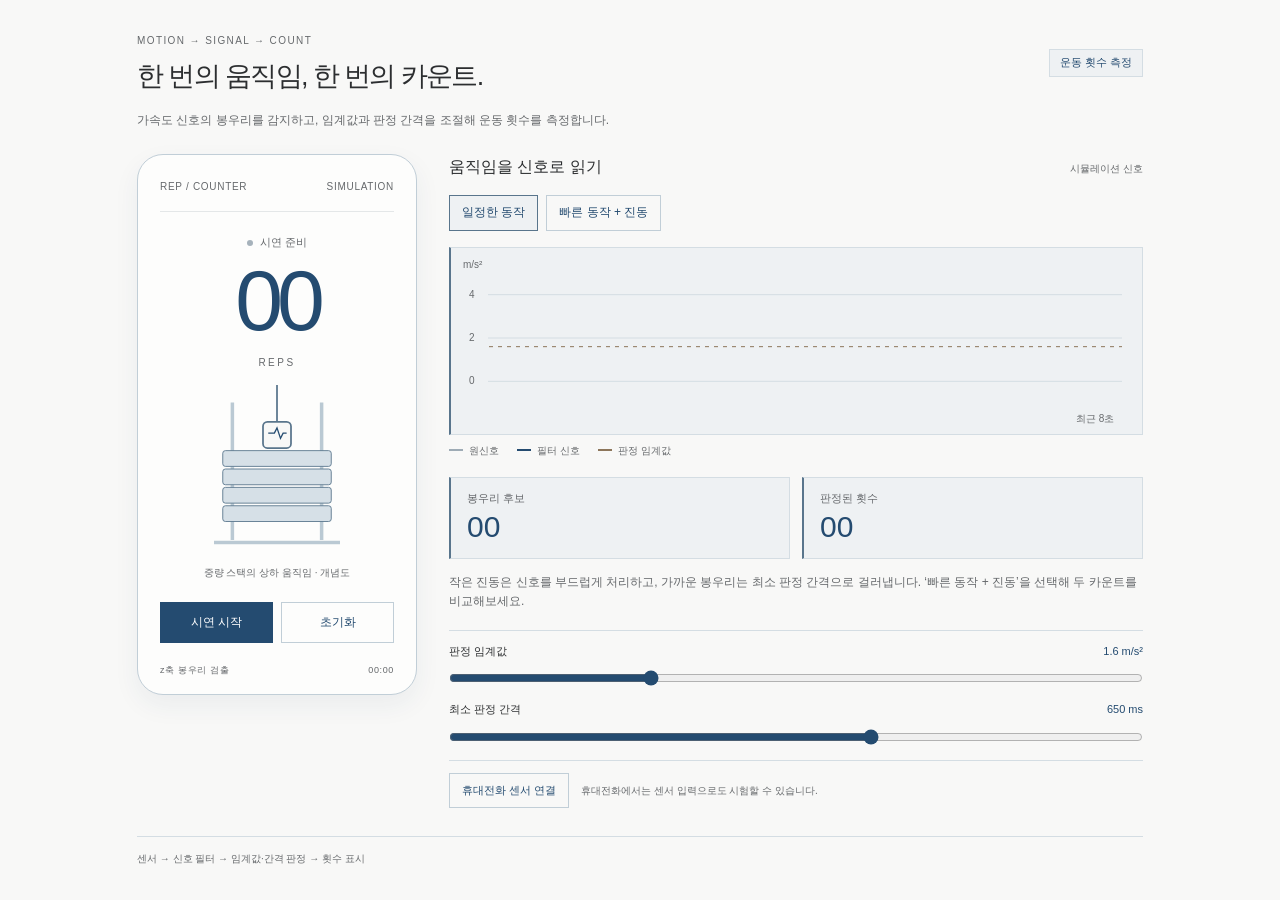
==== artifacts/fitness-demo/index.html @ 295adf3b "Publish portfolio site" ====
<!doctype html>
<html lang="ko">
<head>
  <meta charset="utf-8">
  <meta name="viewport" content="width=device-width,initial-scale=1">
  <title>운동 횟수 측정 앱</title>
  <link rel="stylesheet" href="demo.css">
  <script src="detector.js" defer></script>
  <script src="demo.js" defer></script>
</head>
<body>
  <main class="demo">
    <header class="demo-heading"><div><span class="kicker">MOTION → SIGNAL → COUNT</span><h1>한 번의 움직임, 한 번의 카운트.</h1></div><span class="badge">운동 횟수 측정</span></header>
    <p class="intro">가속도 신호의 봉우리를 감지하고, 임계값과 판정 간격을 조절해 운동 횟수를 측정합니다.</p>
    <div class="demo-grid">
      <section class="phone" aria-label="운동 횟수 측정 앱">
        <div class="phone-top"><span>REP / COUNTER</span><span id="source-label">SIMULATION</span></div>
        <div class="count-heading"><span class="status-dot"></span><span id="state-label">시연 준비</span></div>
        <div class="counter"><output id="rep-count" aria-label="판정된 운동 횟수">00</output><span>REPS</span></div>
        <div class="machine" aria-label="휴대전화를 놓은 중량 스택의 움직임 개념도">
          <svg viewBox="0 0 240 200" role="img" aria-label="중량 스택과 휴대전화">
            <path d="M69 20v157M171 20v157M48 180h144" fill="none" stroke="#bac9d3" stroke-width="4"/>
            <path d="M120 0v56" fill="none" stroke="#59758c" stroke-width="2"/>
            <g id="weight-stack" fill="#d6e0e7" stroke="#59758c">
              <rect x="58" y="75" width="124" height="18" rx="3"/><rect x="58" y="96" width="124" height="18" rx="3"/><rect x="58" y="117" width="124" height="18" rx="3"/><rect x="58" y="138" width="124" height="18" rx="3"/>
              <rect x="104" y="42" width="32" height="30" rx="5" fill="#f8f8f7" stroke-width="2"/><path d="M110 55h7l3-6 4 12 3-6h4" fill="none" stroke="#244b70" stroke-width="1.5"/>
            </g>
          </svg>
          <span id="machine-caption">중량 스택의 상하 움직임 · 개념도</span>
        </div>
        <div class="phone-actions"><button id="play" class="primary" type="button">시연 시작</button><button id="reset" type="button">초기화</button></div>
        <div class="phone-bottom"><span>z축 봉우리 검출</span><span id="elapsed">00:00</span></div>
      </section>
      <section class="signal-panel" aria-label="신호와 횟수 판정">
        <div class="panel-title"><h2>움직임을 신호로 읽기</h2><span id="signal-source">시뮬레이션 신호</span></div>
        <div class="scenarios" role="group" aria-label="시연 동작 선택"><button type="button" data-scenario="normal" aria-pressed="true">일정한 동작</button><button type="button" data-scenario="fast" aria-pressed="false">빠른 동작 + 진동</button></div>
        <div class="chart-wrap"><canvas id="signal-chart" aria-label="최근 8초의 원신호·필터 신호와 판정 임계값 그래프" role="img"></canvas></div>
        <div class="legend"><span class="raw">원신호</span><span class="filtered">필터 신호</span><span class="threshold">판정 임계값</span></div>
        <div class="metrics"><div><span>봉우리 후보</span><output id="raw-count">00</output></div><div><span>판정된 횟수</span><output id="confirmed-count">00</output></div></div>
        <p class="explanation">작은 진동은 신호를 부드럽게 처리하고, 가까운 봉우리는 최소 판정 간격으로 걸러냅니다. ‘빠른 동작 + 진동’을 선택해 두 카운트를 비교해보세요.</p>
        <div class="settings"><label for="threshold">판정 임계값 <output id="threshold-value">1.6 m/s²</output></label><input id="threshold" type="range" min="0.8" max="3.6" step="0.1" value="1.6"><label for="cooldown">최소 판정 간격 <output id="cooldown-value">650 ms</output></label><input id="cooldown" type="range" min="100" max="1000" step="50" value="650"></div>
        <div class="sensor-option"><button id="sensor" type="button">휴대전화 센서 연결</button><p id="sensor-help" role="status">휴대전화에서는 센서 입력으로도 시험할 수 있습니다.</p></div>
      </section>
    </div>
    <footer>센서 → 신호 필터 → 임계값·간격 판정 → 횟수 표시</footer>
  </main>
</body>
</html>
---- artifacts/fitness-demo/demo.css ----
:root{color-scheme:light;--paper:#f8f8f7;--ink:#2c2e30;--muted:#66696c;--blue:#244b70;--surface:#eef1f3;--line:#d4dde3}
*{box-sizing:border-box}body{margin:0;background:var(--paper);color:var(--ink);font:14px/1.6 'IBM Plex Sans KR','Malgun Gothic',sans-serif}button,input{font:inherit}button{cursor:pointer;color:var(--blue);background:transparent;border:1px solid #c1ced7;padding:10px 15px;transition:background .15s}button:hover{background:#e1e8ed}button:focus-visible,input:focus-visible{outline:2px solid #59758c;outline-offset:4px}.demo{max-width:1050px;margin:auto;padding:28px 22px}.demo-heading{display:flex;justify-content:space-between;gap:20px;align-items:center}.kicker{font-size:10px;letter-spacing:.14em;color:var(--muted)}h1{font-size:clamp(20px,3vw,27px);font-weight:500;letter-spacing:-.06em;margin:5px 0 0}.badge{white-space:nowrap;background:var(--surface);border:1px solid var(--line);padding:4px 10px;color:var(--blue);font-size:11px}.intro{max-width:790px;margin:12px 0 24px;color:var(--muted);font-size:12px;word-break:keep-all}.demo-grid{display:grid;grid-template-columns:280px minmax(0,1fr);gap:32px;align-items:start}.phone{background:#fdfdfc;border:1px solid #c1ced7;border-radius:26px;padding:24px 22px 16px;box-shadow:0 10px 26px #233f5910}.phone-top,.phone-bottom{display:flex;justify-content:space-between;font-size:10px;letter-spacing:.07em;color:var(--muted)}.phone-top{padding-bottom:16px;border-bottom:1px solid #e4e7e8}.count-heading{display:flex;gap:7px;align-items:center;justify-content:center;margin:22px 0 0;color:var(--muted);font-size:11px}.status-dot{width:6px;height:6px;border-radius:50%;background:#a6b2bb}body.running .status-dot{background:#49755e}.counter{text-align:center;margin:0 0 4px}.counter output{display:block;font-size:86px;line-height:1.15;font-weight:500;letter-spacing:-.07em;font-variant-numeric:tabular-nums;color:var(--blue)}.counter>span{font-size:10px;letter-spacing:.25em;color:var(--muted)}.machine{margin:12px 0 20px;text-align:center}.machine svg{display:block;width:100%;height:175px}.machine>span{font-size:10px;color:var(--muted)}.phone-actions{display:flex;gap:8px}.phone-actions button{flex:1;font-size:12px}.primary{background:var(--blue);color:white;border-color:var(--blue)}.primary:hover{background:#32628d}.phone-bottom{margin-top:20px;font-size:9px}.panel-title{display:flex;justify-content:space-between;gap:12px;align-items:baseline}h2{font-size:16px;font-weight:500;margin:0}.panel-title>span{color:var(--muted);font-size:10px}.scenarios{display:flex;gap:8px;margin:16px 0}.scenarios button{font-size:12px;padding:7px 12px}.scenarios [aria-pressed=true]{background:var(--surface);border-color:#59758c;color:var(--blue)}.chart-wrap{background:var(--surface);border:1px solid var(--line);border-left:2px solid #59758c;padding:10px}canvas{display:block;width:100%;height:166px}.legend{display:flex;flex-wrap:wrap;gap:18px;font-size:10px;color:var(--muted);margin:8px 0 18px}.legend span::before{content:'';display:inline-block;width:14px;height:2px;margin:0 6px 3px 0;background:#9eabb5}.legend .filtered::before{background:var(--blue)}.legend .threshold::before{background:#8d765b}.metrics{display:grid;grid-template-columns:1fr 1fr;gap:12px}.metrics>div{background:var(--surface);border:1px solid var(--line);border-left:2px solid #59758c;padding:12px 16px}.metrics span{display:block;color:var(--muted);font-size:11px}.metrics output{display:block;font-size:30px;color:var(--blue);line-height:1.3;font-variant-numeric:tabular-nums}.explanation{font-size:12px;color:var(--muted);word-break:keep-all;margin:14px 0 18px}.settings{border-top:1px solid var(--line);padding-top:12px}.settings label{display:flex;justify-content:space-between;font-size:11px}.settings output{color:var(--blue);font-variant-numeric:tabular-nums}.settings input{display:block;width:100%;accent-color:var(--blue);margin:10px 0 15px}.sensor-option{border-top:1px solid var(--line);padding-top:12px;display:flex;align-items:center;gap:12px}.sensor-option button{font-size:11px;flex-shrink:0;padding:8px 12px}.sensor-option p{font-size:10px;color:var(--muted);margin:0}footer{border-top:1px solid var(--line);display:flex;justify-content:space-between;gap:16px;margin-top:28px;padding-top:14px;color:var(--muted);font-size:10px}
@media(max-width:680px){.demo{padding:20px 14px}.demo-grid{grid-template-columns:1fr;gap:28px}.phone{width:280px;max-width:100%;margin:auto}.intro{font-size:11px}.panel-title{flex-wrap:wrap}footer{flex-direction:column;gap:4px}.sensor-option{align-items:start}h1{font-size:20px}.badge{font-size:10px}}
@media(prefers-reduced-motion:reduce){*{transition:none!important}}
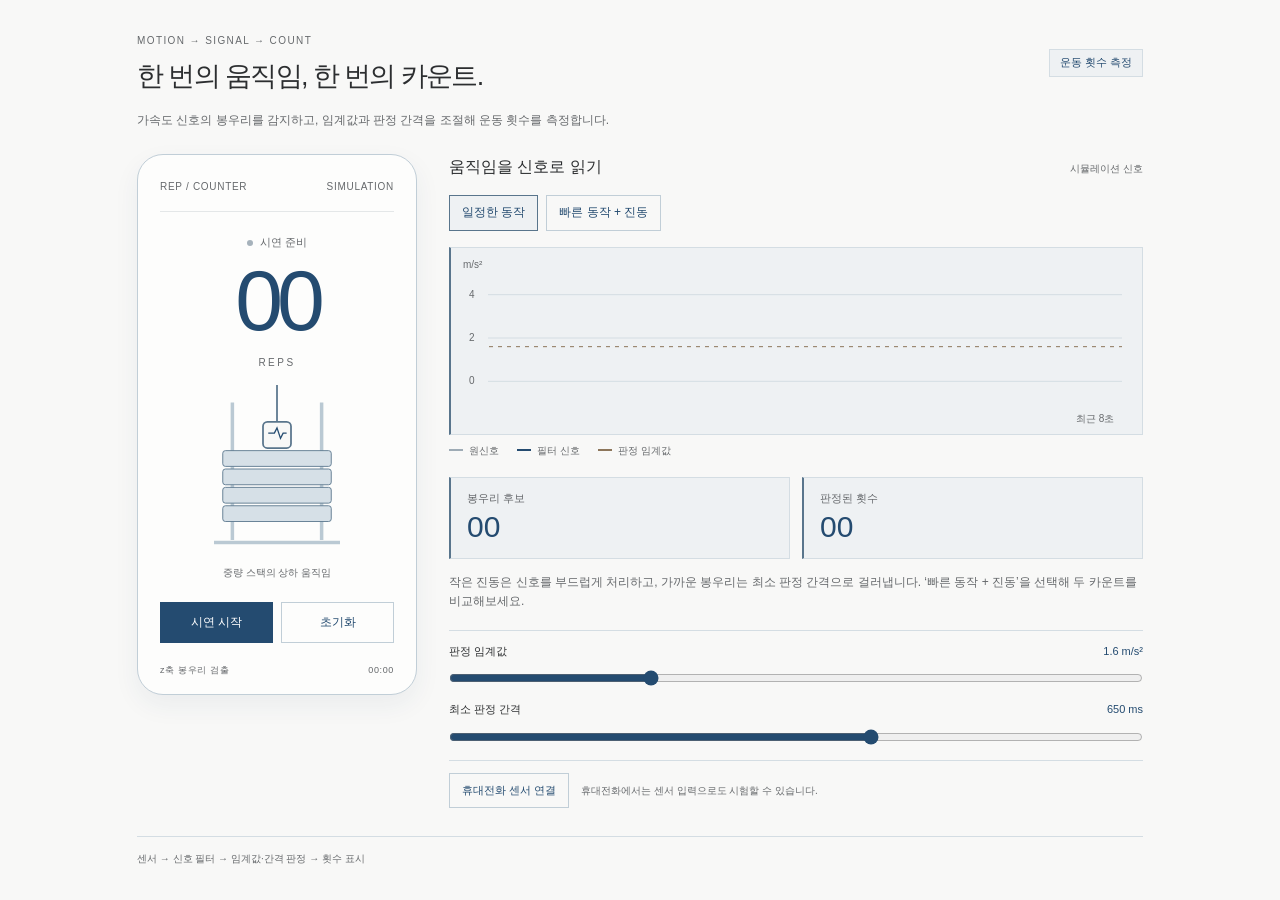
==== commit fc8346d7: "Build interactive research exhibition and refine project overviews" ====
--- a/artifacts/fitness-demo/index.html
+++ b/artifacts/fitness-demo/index.html
@@ -6,7 +6,7 @@
   <title>운동 횟수 측정 앱</title>
   <link rel="stylesheet" href="demo.css">
   <script src="detector.js" defer></script>
-  <script src="demo.js" defer></script>
+  <script src="demo.js?v=20261004-exhibition" defer></script>
 </head>
 <body>
   <main class="demo">
@@ -26,7 +26,7 @@
               <rect x="104" y="42" width="32" height="30" rx="5" fill="#f8f8f7" stroke-width="2"/><path d="M110 55h7l3-6 4 12 3-6h4" fill="none" stroke="#244b70" stroke-width="1.5"/>
             </g>
           </svg>
-          <span id="machine-caption">중량 스택의 상하 움직임 · 개념도</span>
+          <span id="machine-caption">중량 스택의 상하 움직임</span>
         </div>
         <div class="phone-actions"><button id="play" class="primary" type="button">시연 시작</button><button id="reset" type="button">초기화</button></div>
         <div class="phone-bottom"><span>z축 봉우리 검출</span><span id="elapsed">00:00</span></div>
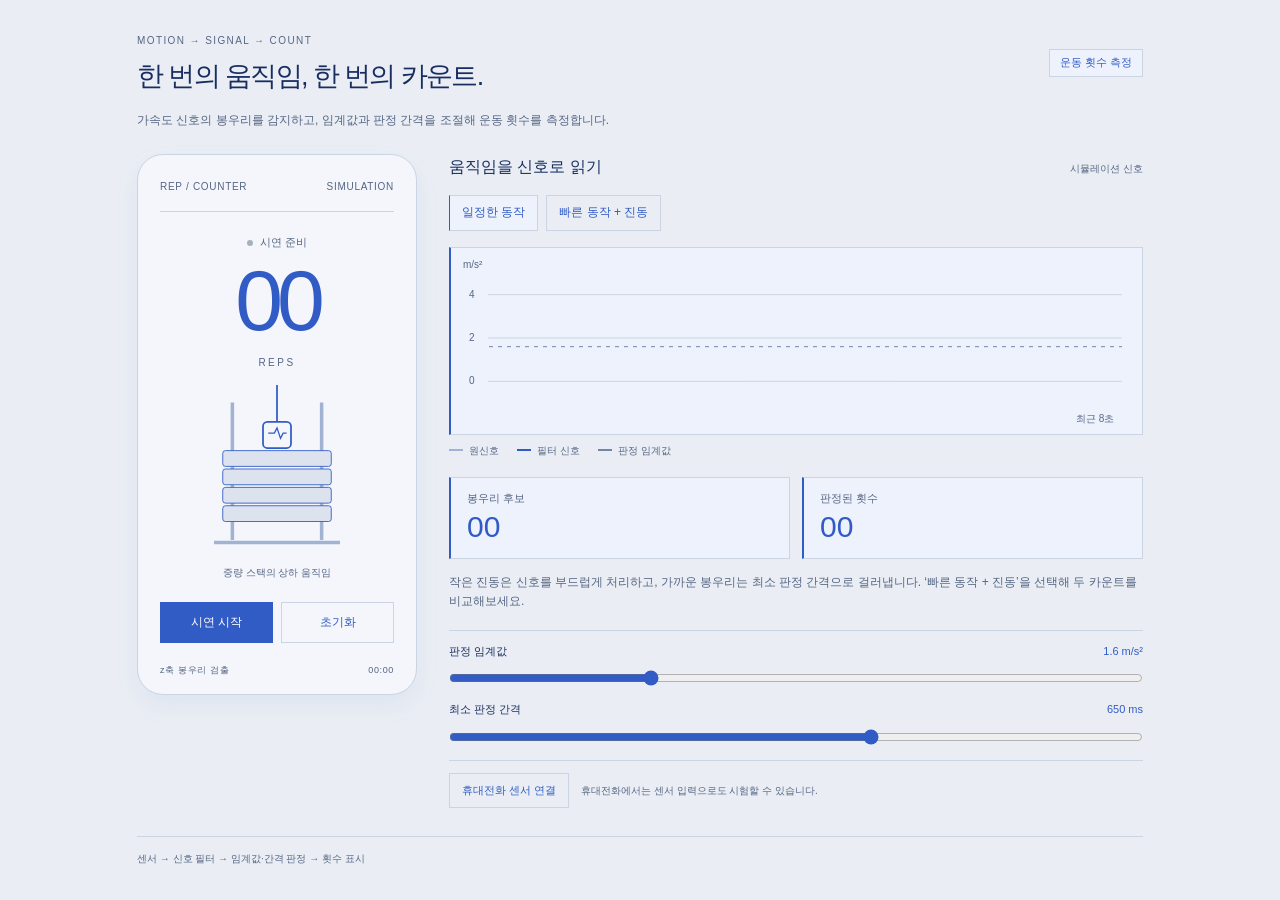
==== commit 0925849b: "Unify campus and AI project palettes across covers and exhibits" ====
--- a/artifacts/fitness-demo/index.html
+++ b/artifacts/fitness-demo/index.html
@@ -4,9 +4,9 @@
   <meta charset="utf-8">
   <meta name="viewport" content="width=device-width,initial-scale=1">
   <title>운동 횟수 측정 앱</title>
-  <link rel="stylesheet" href="demo.css">
+  <link rel="stylesheet" href="demo.css?v=20261005-ai-blue">
   <script src="detector.js" defer></script>
-  <script src="demo.js?v=20261004-exhibition" defer></script>
+  <script src="demo.js?v=20261005-ai-blue" defer></script>
 </head>
 <body>
   <main class="demo">
--- a/artifacts/fitness-demo/demo.css
+++ b/artifacts/fitness-demo/demo.css
@@ -1,4 +1,20 @@
-:root{color-scheme:light;--paper:#f8f8f7;--ink:#2c2e30;--muted:#66696c;--blue:#244b70;--surface:#eef1f3;--line:#d4dde3}
+:root{color-scheme:light;--paper:#eaeef4;--ink:#182e61;--muted:#556684;--blue:#315cc6;--surface:#eef2fc;--line:#cbd4e2;--raw:#a1b2d3;--threshold:#7485ac;--raised:#f4f6fb}
 *{box-sizing:border-box}body{margin:0;background:var(--paper);color:var(--ink);font:14px/1.6 'IBM Plex Sans KR','Malgun Gothic',sans-serif}button,input{font:inherit}button{cursor:pointer;color:var(--blue);background:transparent;border:1px solid #c1ced7;padding:10px 15px;transition:background .15s}button:hover{background:#e1e8ed}button:focus-visible,input:focus-visible{outline:2px solid #59758c;outline-offset:4px}.demo{max-width:1050px;margin:auto;padding:28px 22px}.demo-heading{display:flex;justify-content:space-between;gap:20px;align-items:center}.kicker{font-size:10px;letter-spacing:.14em;color:var(--muted)}h1{font-size:clamp(20px,3vw,27px);font-weight:500;letter-spacing:-.06em;margin:5px 0 0}.badge{white-space:nowrap;background:var(--surface);border:1px solid var(--line);padding:4px 10px;color:var(--blue);font-size:11px}.intro{max-width:790px;margin:12px 0 24px;color:var(--muted);font-size:12px;word-break:keep-all}.demo-grid{display:grid;grid-template-columns:280px minmax(0,1fr);gap:32px;align-items:start}.phone{background:#fdfdfc;border:1px solid #c1ced7;border-radius:26px;padding:24px 22px 16px;box-shadow:0 10px 26px #233f5910}.phone-top,.phone-bottom{display:flex;justify-content:space-between;font-size:10px;letter-spacing:.07em;color:var(--muted)}.phone-top{padding-bottom:16px;border-bottom:1px solid #e4e7e8}.count-heading{display:flex;gap:7px;align-items:center;justify-content:center;margin:22px 0 0;color:var(--muted);font-size:11px}.status-dot{width:6px;height:6px;border-radius:50%;background:#a6b2bb}body.running .status-dot{background:#49755e}.counter{text-align:center;margin:0 0 4px}.counter output{display:block;font-size:86px;line-height:1.15;font-weight:500;letter-spacing:-.07em;font-variant-numeric:tabular-nums;color:var(--blue)}.counter>span{font-size:10px;letter-spacing:.25em;color:var(--muted)}.machine{margin:12px 0 20px;text-align:center}.machine svg{display:block;width:100%;height:175px}.machine>span{font-size:10px;color:var(--muted)}.phone-actions{display:flex;gap:8px}.phone-actions button{flex:1;font-size:12px}.primary{background:var(--blue);color:white;border-color:var(--blue)}.primary:hover{background:#32628d}.phone-bottom{margin-top:20px;font-size:9px}.panel-title{display:flex;justify-content:space-between;gap:12px;align-items:baseline}h2{font-size:16px;font-weight:500;margin:0}.panel-title>span{color:var(--muted);font-size:10px}.scenarios{display:flex;gap:8px;margin:16px 0}.scenarios button{font-size:12px;padding:7px 12px}.scenarios [aria-pressed=true]{background:var(--surface);border-color:#59758c;color:var(--blue)}.chart-wrap{background:var(--surface);border:1px solid var(--line);border-left:2px solid #59758c;padding:10px}canvas{display:block;width:100%;height:166px}.legend{display:flex;flex-wrap:wrap;gap:18px;font-size:10px;color:var(--muted);margin:8px 0 18px}.legend span::before{content:'';display:inline-block;width:14px;height:2px;margin:0 6px 3px 0;background:#9eabb5}.legend .filtered::before{background:var(--blue)}.legend .threshold::before{background:#8d765b}.metrics{display:grid;grid-template-columns:1fr 1fr;gap:12px}.metrics>div{background:var(--surface);border:1px solid var(--line);border-left:2px solid #59758c;padding:12px 16px}.metrics span{display:block;color:var(--muted);font-size:11px}.metrics output{display:block;font-size:30px;color:var(--blue);line-height:1.3;font-variant-numeric:tabular-nums}.explanation{font-size:12px;color:var(--muted);word-break:keep-all;margin:14px 0 18px}.settings{border-top:1px solid var(--line);padding-top:12px}.settings label{display:flex;justify-content:space-between;font-size:11px}.settings output{color:var(--blue);font-variant-numeric:tabular-nums}.settings input{display:block;width:100%;accent-color:var(--blue);margin:10px 0 15px}.sensor-option{border-top:1px solid var(--line);padding-top:12px;display:flex;align-items:center;gap:12px}.sensor-option button{font-size:11px;flex-shrink:0;padding:8px 12px}.sensor-option p{font-size:10px;color:var(--muted);margin:0}footer{border-top:1px solid var(--line);display:flex;justify-content:space-between;gap:16px;margin-top:28px;padding-top:14px;color:var(--muted);font-size:10px}
 @media(max-width:680px){.demo{padding:20px 14px}.demo-grid{grid-template-columns:1fr;gap:28px}.phone{width:280px;max-width:100%;margin:auto}.intro{font-size:11px}.panel-title{flex-wrap:wrap}footer{flex-direction:column;gap:4px}.sensor-option{align-items:start}h1{font-size:20px}.badge{font-size:10px}}
 @media(prefers-reduced-motion:reduce){*{transition:none!important}}
+/* The standalone demo continues the AI collection's Sejong blue palette. */
+button,.phone,.phone-top {border-color:var(--line)}
+button:hover,.scenarios [aria-pressed="true"] {background:var(--surface)}
+button:focus-visible,input:focus-visible {outline-color:var(--blue)}
+.phone {background:var(--raised);box-shadow:0 10px 26px #315cc610}
+.primary {border-color:var(--blue)}
+.primary:hover {background:#244cb5}
+.scenarios [aria-pressed="true"],.chart-wrap,.metrics>div {border-color:var(--line);border-left-color:var(--blue)}
+.legend span::before {background:var(--raw)}
+.legend .filtered::before {background:var(--blue)}
+.legend .threshold::before {background:var(--threshold)}
+body.running .status-dot {background:var(--blue)}
+.machine svg>path:first-of-type {stroke:var(--raw)}
+.machine svg>path:nth-of-type(2),.machine #weight-stack,.machine #weight-stack>path {stroke:var(--blue)}
+.machine #weight-stack {fill:#dce3ef}
+.machine #weight-stack>rect[rx="5"] {fill:var(--raised)}
